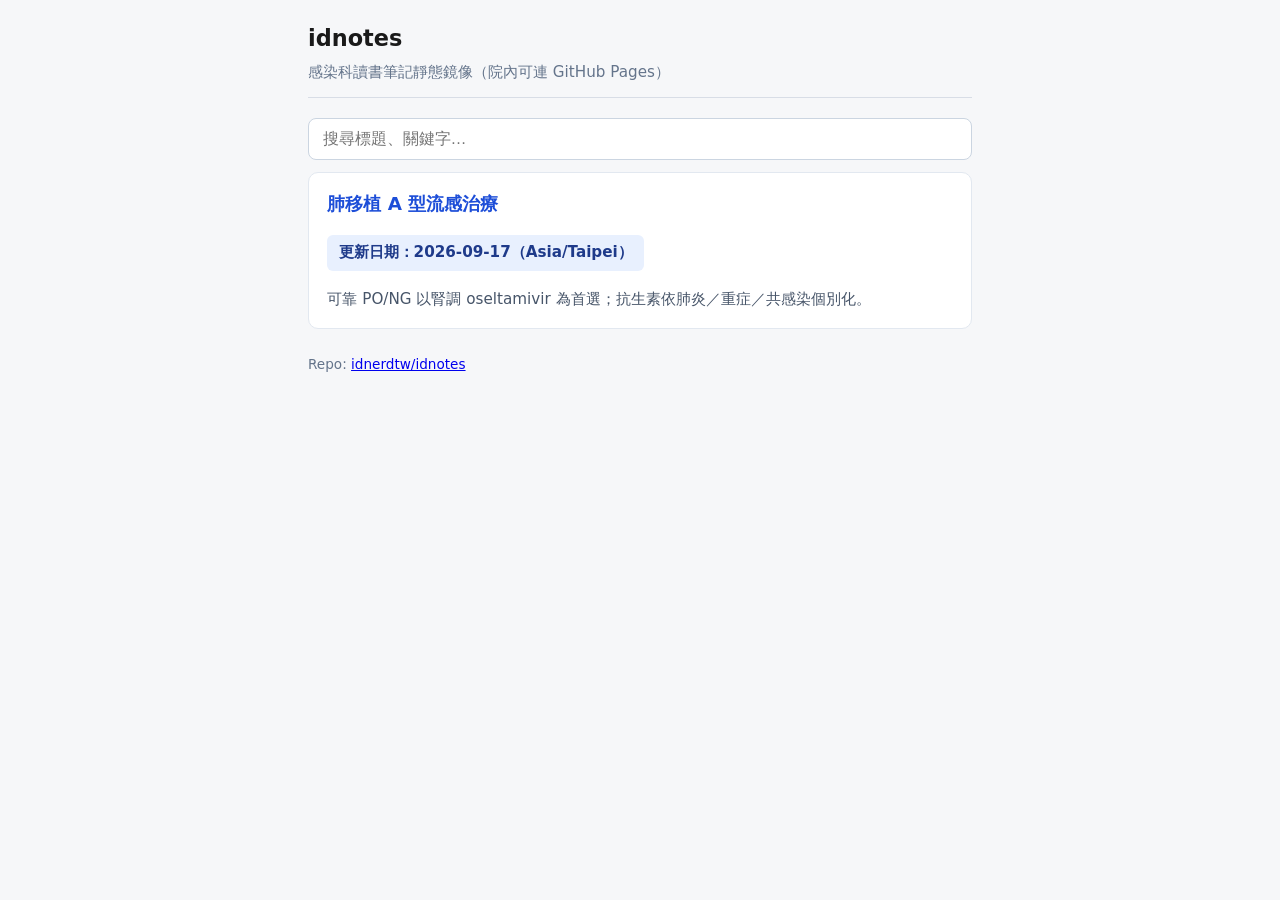
==== docs/index.html @ 1d737c62 "fix: publish via /docs; remove liquid raw tags" ====
<!DOCTYPE html>
<html lang="zh-Hant">
<head>
<meta charset="utf-8"/>
<meta name="viewport" content="width=device-width, initial-scale=1"/>
<title>idnotes</title>
<style>
:root { color-scheme: light; }
* { box-sizing: border-box; }
body { margin: 0; font-family: "Noto Sans TC", "PingFang TC", "Microsoft JhengHei", system-ui, sans-serif;
  line-height: 1.65; color: #1a1a1a; background: #f6f7f9; }
.wrap { max-width: 44rem; margin: 0 auto; padding: 1.5rem 1.25rem 3rem; }
header.site { margin-bottom: 1.25rem; padding-bottom: 0.75rem; border-bottom: 1px solid #d8dde6; }
header.site a { color: #1d4ed8; text-decoration: none; font-weight: 600; }
.meta { display: inline-block; margin: 0.35rem 0 1rem; padding: 0.35rem 0.7rem;
  background: #e8f0fe; color: #1e3a8a; border-radius: 6px; font-size: 0.95rem; font-weight: 600; }
article { background: #fff; border: 1px solid #e2e8f0; border-radius: 10px; padding: 1.25rem 1.35rem 1.75rem; }
h1 { font-size: 1.55rem; margin: 0 0 0.5rem; line-height: 1.3; }
h2 { font-size: 1.2rem; margin: 1.6rem 0 0.6rem; border-bottom: 1px solid #eef2f7; padding-bottom: 0.25rem; }
h3 { font-size: 1.05rem; margin: 1.1rem 0 0.4rem; }
p { margin: 0.55rem 0; }
ul { margin: 0.4rem 0 0.8rem 1.2rem; padding: 0; }
li { margin: 0.25rem 0; }
footer { margin-top: 1.5rem; font-size: 0.85rem; color: #64748b; }
.card { background:#fff; border:1px solid #e2e8f0; border-radius:10px; padding:1rem 1.15rem; margin-top:0.75rem; }
.card h2 { margin:0 0 0.35rem; border:0; font-size:1.15rem; }
.card a { color:#1d4ed8; text-decoration:none; }
.search-wrap { position: relative; margin: 1rem 0 0.25rem; }
#q { width: 100%; padding: 0.7rem 0.85rem; font-size: 1rem; border: 1px solid #cbd5e1;
  border-radius: 8px; outline: none; }
#q:focus { border-color: #2563eb; box-shadow: 0 0 0 3px rgba(37,99,235,.15); }
#suggest { position: absolute; left: 0; right: 0; top: calc(100% + 4px); z-index: 20;
  background: #fff; border: 1px solid #e2e8f0; border-radius: 8px; box-shadow: 0 8px 24px rgba(15,23,42,.08);
  max-height: 280px; overflow: auto; display: none; }
#suggest button { display: block; width: 100%; text-align: left; border: 0; background: transparent;
  padding: 0.65rem 0.85rem; cursor: pointer; font: inherit; color: inherit; border-bottom: 1px solid #f1f5f9; }
#suggest button:last-child { border-bottom: 0; }
#suggest button:hover, #suggest button[aria-selected="true"] { background: #eff6ff; }
#suggest .title { font-weight: 600; }
#suggest .hint { display:block; font-size: 0.85rem; color: #64748b; margin-top: 0.15rem; }
#list .card.hidden { display: none; }
</style>
</head>
<body>
<div class="wrap">
<header class="site">
  <h1 style="margin:0;font-size:1.4rem">idnotes</h1>
  <p style="margin:0.4rem 0 0;color:#64748b;font-size:0.95rem">感染科讀書筆記靜態鏡像（院內可連 GitHub Pages）</p>
</header>
<div class="search-wrap">
  <label for="q" class="visually-hidden" style="position:absolute;left:-9999px">搜尋筆記</label>
  <input id="q" type="search" placeholder="搜尋標題、關鍵字…" autocomplete="off" aria-autocomplete="list" aria-controls="suggest" aria-expanded="false"/>
  <div id="suggest" role="listbox" aria-label="搜尋建議"></div>
</div>
<div id="list"></div>
<footer>Repo: <a href="https://github.com/idnerdtw/idnotes">idnerdtw/idnotes</a></footer>
</div>
<script>
const NOTES = [{"id": "lung-tx-influenza-a", "title": "肺移植 A 型流感治療", "updated": "2026-09-17", "takeaway": "可靠 PO/NG 以腎調 oseltamivir 為首選；抗生素依肺炎／重症／共感染個別化。", "keywords": ["肺移植", "流感", "influenza", "oseltamivir", "peramivir", "baloxavir", "zanamivir", "抗生素", "transplant", "LTx", "TAMIFLU", "AST", "CDC", "IDSA"], "url": "notes/lung-tx-influenza-a.html"}];
const listEl = document.getElementById('list');
const qEl = document.getElementById('q');
const sugEl = document.getElementById('suggest');
let active = -1;

function norm(s) {
  return (s || '').toLowerCase().normalize('NFKC');
}

function matches(note, q) {
  if (!q) return true;
  const hay = norm([note.title, note.takeaway, ...(note.keywords||[])].join(' '));
  return q.split(/\s+/).filter(Boolean).every(t => hay.includes(norm(t)));
}

function renderList(q) {
  listEl.innerHTML = '';
  const hits = NOTES.filter(n => matches(n, q));
  if (!hits.length) {
    listEl.innerHTML = '<p style="color:#64748b">沒有符合的筆記。</p>';
    return;
  }
  for (const n of hits) {
    const div = document.createElement('div');
    div.className = 'card';
    div.innerHTML = `<h2><a href="${n.url}">${n.title}</a></h2>
      <p class="meta">更新日期：${n.updated}（Asia/Taipei）</p>
      <p style="margin:0;color:#475569;font-size:0.95rem">${n.takeaway}</p>`;
    listEl.appendChild(div);
  }
}

function renderSuggest(q) {
  sugEl.innerHTML = '';
  active = -1;
  if (!q) {
    sugEl.style.display = 'none';
    qEl.setAttribute('aria-expanded', 'false');
    return;
  }
  const hits = NOTES.filter(n => matches(n, q)).slice(0, 8);
  if (!hits.length) {
    sugEl.style.display = 'none';
    qEl.setAttribute('aria-expanded', 'false');
    return;
  }
  hits.forEach((n, i) => {
    const btn = document.createElement('button');
    btn.type = 'button';
    btn.setAttribute('role', 'option');
    btn.setAttribute('aria-selected', 'false');
    btn.innerHTML = `<span class="title">${n.title}</span><span class="hint">${n.takeaway}</span>`;
    btn.addEventListener('mousedown', (e) => {
      e.preventDefault();
      location.href = n.url;
    });
    sugEl.appendChild(btn);
  });
  sugEl.style.display = 'block';
  qEl.setAttribute('aria-expanded', 'true');
}

qEl.addEventListener('input', () => {
  const q = qEl.value.trim();
  renderList(q);
  renderSuggest(q);
});

qEl.addEventListener('keydown', (e) => {
  const opts = [...sugEl.querySelectorAll('button')];
  if (!opts.length) return;
  if (e.key === 'ArrowDown') {
    e.preventDefault();
    active = (active + 1) % opts.length;
  } else if (e.key === 'ArrowUp') {
    e.preventDefault();
    active = (active - 1 + opts.length) % opts.length;
  } else if (e.key === 'Enter' && active >= 0) {
    e.preventDefault();
    opts[active].dispatchEvent(new Event('mousedown'));
    return;
  } else if (e.key === 'Escape') {
    sugEl.style.display = 'none';
    qEl.setAttribute('aria-expanded', 'false');
    return;
  } else {
    return;
  }
  opts.forEach((b, i) => b.setAttribute('aria-selected', i === active ? 'true' : 'false'));
});

document.addEventListener('click', (e) => {
  if (!e.target.closest('.search-wrap')) {
    sugEl.style.display = 'none';
    qEl.setAttribute('aria-expanded', 'false');
  }
});

renderList('');
</script>
</body>
</html>
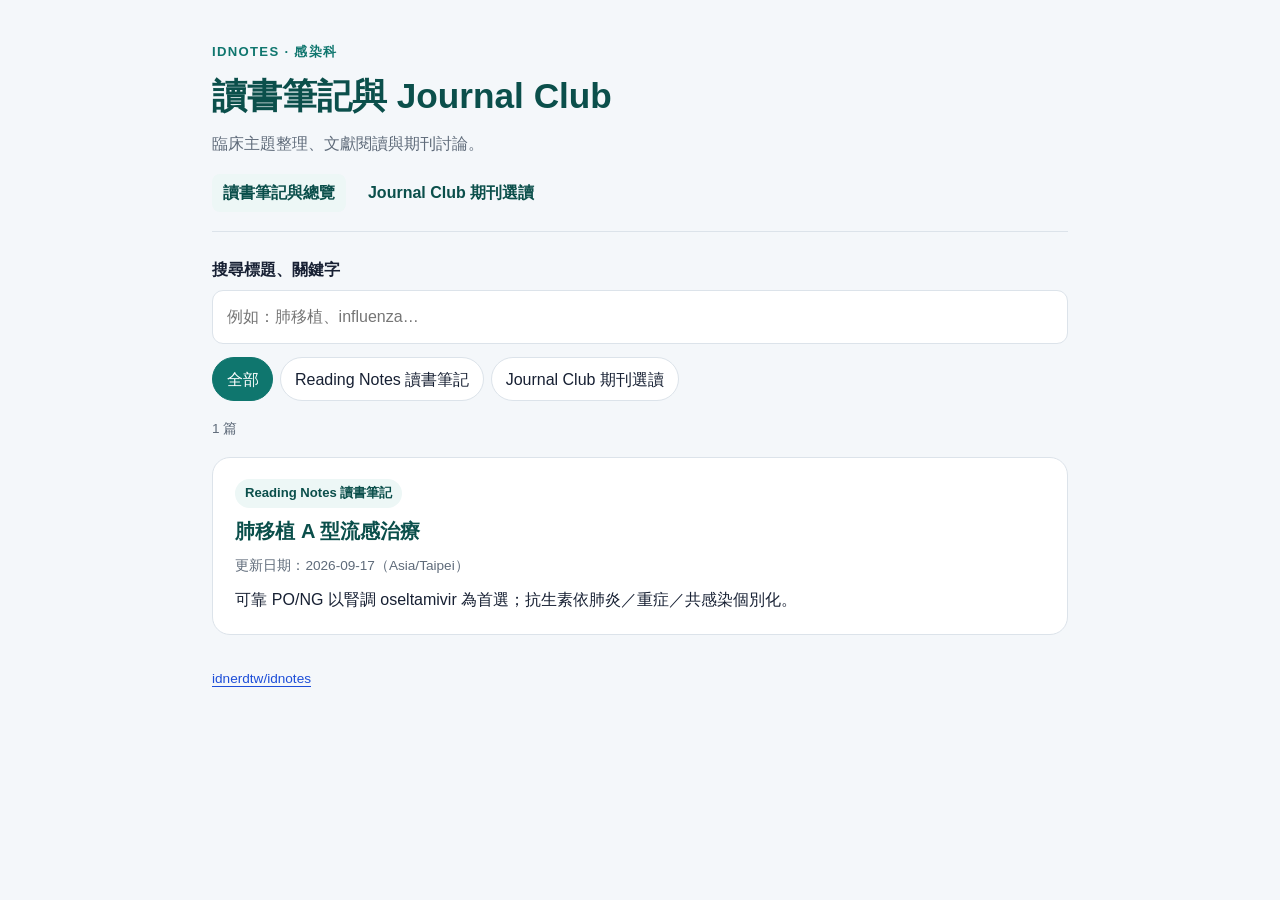
==== commit 98244d33: "Organize Reading Notes and Journal Club with shared hospital palette" ====
--- a/docs/index.html
+++ b/docs/index.html
@@ -1,161 +1,36 @@
 <!DOCTYPE html>
 <html lang="zh-Hant">
 <head>
-<meta charset="utf-8"/>
-<meta name="viewport" content="width=device-width, initial-scale=1"/>
-<title>idnotes</title>
-<style>
-:root { color-scheme: light; }
-* { box-sizing: border-box; }
-body { margin: 0; font-family: "Noto Sans TC", "PingFang TC", "Microsoft JhengHei", system-ui, sans-serif;
-  line-height: 1.65; color: #1a1a1a; background: #f6f7f9; }
-.wrap { max-width: 44rem; margin: 0 auto; padding: 1.5rem 1.25rem 3rem; }
-header.site { margin-bottom: 1.25rem; padding-bottom: 0.75rem; border-bottom: 1px solid #d8dde6; }
-header.site a { color: #1d4ed8; text-decoration: none; font-weight: 600; }
-.meta { display: inline-block; margin: 0.35rem 0 1rem; padding: 0.35rem 0.7rem;
-  background: #e8f0fe; color: #1e3a8a; border-radius: 6px; font-size: 0.95rem; font-weight: 600; }
-article { background: #fff; border: 1px solid #e2e8f0; border-radius: 10px; padding: 1.25rem 1.35rem 1.75rem; }
-h1 { font-size: 1.55rem; margin: 0 0 0.5rem; line-height: 1.3; }
-h2 { font-size: 1.2rem; margin: 1.6rem 0 0.6rem; border-bottom: 1px solid #eef2f7; padding-bottom: 0.25rem; }
-h3 { font-size: 1.05rem; margin: 1.1rem 0 0.4rem; }
-p { margin: 0.55rem 0; }
-ul { margin: 0.4rem 0 0.8rem 1.2rem; padding: 0; }
-li { margin: 0.25rem 0; }
-footer { margin-top: 1.5rem; font-size: 0.85rem; color: #64748b; }
-.card { background:#fff; border:1px solid #e2e8f0; border-radius:10px; padding:1rem 1.15rem; margin-top:0.75rem; }
-.card h2 { margin:0 0 0.35rem; border:0; font-size:1.15rem; }
-.card a { color:#1d4ed8; text-decoration:none; }
-.search-wrap { position: relative; margin: 1rem 0 0.25rem; }
-#q { width: 100%; padding: 0.7rem 0.85rem; font-size: 1rem; border: 1px solid #cbd5e1;
-  border-radius: 8px; outline: none; }
-#q:focus { border-color: #2563eb; box-shadow: 0 0 0 3px rgba(37,99,235,.15); }
-#suggest { position: absolute; left: 0; right: 0; top: calc(100% + 4px); z-index: 20;
-  background: #fff; border: 1px solid #e2e8f0; border-radius: 8px; box-shadow: 0 8px 24px rgba(15,23,42,.08);
-  max-height: 280px; overflow: auto; display: none; }
-#suggest button { display: block; width: 100%; text-align: left; border: 0; background: transparent;
-  padding: 0.65rem 0.85rem; cursor: pointer; font: inherit; color: inherit; border-bottom: 1px solid #f1f5f9; }
-#suggest button:last-child { border-bottom: 0; }
-#suggest button:hover, #suggest button[aria-selected="true"] { background: #eff6ff; }
-#suggest .title { font-weight: 600; }
-#suggest .hint { display:block; font-size: 0.85rem; color: #64748b; margin-top: 0.15rem; }
-#list .card.hidden { display: none; }
-</style>
+<meta charset="utf-8">
+<meta name="viewport" content="width=device-width, initial-scale=1">
+<meta name="description" content="感染科讀書筆記與 Journal Club：臨床主題整理、文獻閱讀與期刊討論。">
+<title>讀書筆記與 Journal Club｜idnotes</title>
+<link rel="stylesheet" href="assets/site.css">
 </head>
 <body>
-<div class="wrap">
+<main class="wrap">
 <header class="site">
-  <h1 style="margin:0;font-size:1.4rem">idnotes</h1>
-  <p style="margin:0.4rem 0 0;color:#64748b;font-size:0.95rem">感染科讀書筆記靜態鏡像（院內可連 GitHub Pages）</p>
+<p class="kicker">IDNOTES · 感染科</p>
+<h1>讀書筆記與 Journal Club</h1>
+<p class="subtitle">臨床主題整理、文獻閱讀與期刊討論。</p>
+<nav aria-label="內容導覽"><a href="index.html" aria-current="page">讀書筆記與總覽</a><a href="journal-club/index.html">Journal Club 期刊選讀</a></nav>
 </header>
 <div class="search-wrap">
-  <label for="q" class="visually-hidden" style="position:absolute;left:-9999px">搜尋筆記</label>
-  <input id="q" type="search" placeholder="搜尋標題、關鍵字…" autocomplete="off" aria-autocomplete="list" aria-controls="suggest" aria-expanded="false"/>
-  <div id="suggest" role="listbox" aria-label="搜尋建議"></div>
+<label for="q">搜尋標題、關鍵字</label>
+<input id="q" type="search" placeholder="例如：肺移植、influenza…" autocomplete="off" role="combobox" aria-autocomplete="list" aria-controls="suggest" aria-expanded="false">
+<div id="suggest" role="listbox" aria-label="搜尋建議" hidden></div>
 </div>
+<div class="filters" role="group" aria-label="內容類型">
+<button type="button" data-type="all" aria-pressed="true">全部</button>
+<button type="button" data-type="reading-note" aria-pressed="false">Reading Notes 讀書筆記</button>
+<button type="button" data-type="journal-club" aria-pressed="false">Journal Club 期刊選讀</button>
+</div>
+<p id="result-status" class="date" role="status"></p>
 <div id="list"></div>
-<footer>Repo: <a href="https://github.com/idnerdtw/idnotes">idnerdtw/idnotes</a></footer>
-</div>
-<script>
-const NOTES = [{"id": "lung-tx-influenza-a", "title": "肺移植 A 型流感治療", "updated": "2026-09-17", "takeaway": "可靠 PO/NG 以腎調 oseltamivir 為首選；抗生素依肺炎／重症／共感染個別化。", "keywords": ["肺移植", "流感", "influenza", "oseltamivir", "peramivir", "baloxavir", "zanamivir", "抗生素", "transplant", "LTx", "TAMIFLU", "AST", "CDC", "IDSA"], "url": "notes/lung-tx-influenza-a.html"}];
-const listEl = document.getElementById('list');
-const qEl = document.getElementById('q');
-const sugEl = document.getElementById('suggest');
-let active = -1;
-
-function norm(s) {
-  return (s || '').toLowerCase().normalize('NFKC');
-}
-
-function matches(note, q) {
-  if (!q) return true;
-  const hay = norm([note.title, note.takeaway, ...(note.keywords||[])].join(' '));
-  return q.split(/\s+/).filter(Boolean).every(t => hay.includes(norm(t)));
-}
-
-function renderList(q) {
-  listEl.innerHTML = '';
-  const hits = NOTES.filter(n => matches(n, q));
-  if (!hits.length) {
-    listEl.innerHTML = '<p style="color:#64748b">沒有符合的筆記。</p>';
-    return;
-  }
-  for (const n of hits) {
-    const div = document.createElement('div');
-    div.className = 'card';
-    div.innerHTML = `<h2><a href="${n.url}">${n.title}</a></h2>
-      <p class="meta">更新日期：${n.updated}（Asia/Taipei）</p>
-      <p style="margin:0;color:#475569;font-size:0.95rem">${n.takeaway}</p>`;
-    listEl.appendChild(div);
-  }
-}
-
-function renderSuggest(q) {
-  sugEl.innerHTML = '';
-  active = -1;
-  if (!q) {
-    sugEl.style.display = 'none';
-    qEl.setAttribute('aria-expanded', 'false');
-    return;
-  }
-  const hits = NOTES.filter(n => matches(n, q)).slice(0, 8);
-  if (!hits.length) {
-    sugEl.style.display = 'none';
-    qEl.setAttribute('aria-expanded', 'false');
-    return;
-  }
-  hits.forEach((n, i) => {
-    const btn = document.createElement('button');
-    btn.type = 'button';
-    btn.setAttribute('role', 'option');
-    btn.setAttribute('aria-selected', 'false');
-    btn.innerHTML = `<span class="title">${n.title}</span><span class="hint">${n.takeaway}</span>`;
-    btn.addEventListener('mousedown', (e) => {
-      e.preventDefault();
-      location.href = n.url;
-    });
-    sugEl.appendChild(btn);
-  });
-  sugEl.style.display = 'block';
-  qEl.setAttribute('aria-expanded', 'true');
-}
-
-qEl.addEventListener('input', () => {
-  const q = qEl.value.trim();
-  renderList(q);
-  renderSuggest(q);
-});
-
-qEl.addEventListener('keydown', (e) => {
-  const opts = [...sugEl.querySelectorAll('button')];
-  if (!opts.length) return;
-  if (e.key === 'ArrowDown') {
-    e.preventDefault();
-    active = (active + 1) % opts.length;
-  } else if (e.key === 'ArrowUp') {
-    e.preventDefault();
-    active = (active - 1 + opts.length) % opts.length;
-  } else if (e.key === 'Enter' && active >= 0) {
-    e.preventDefault();
-    opts[active].dispatchEvent(new Event('mousedown'));
-    return;
-  } else if (e.key === 'Escape') {
-    sugEl.style.display = 'none';
-    qEl.setAttribute('aria-expanded', 'false');
-    return;
-  } else {
-    return;
-  }
-  opts.forEach((b, i) => b.setAttribute('aria-selected', i === active ? 'true' : 'false'));
-});
-
-document.addEventListener('click', (e) => {
-  if (!e.target.closest('.search-wrap')) {
-    sugEl.style.display = 'none';
-    qEl.setAttribute('aria-expanded', 'false');
-  }
-});
-
-renderList('');
-</script>
+<noscript><p>請啟用 JavaScript 使用搜尋。也可直接閱讀 <a href="notes/lung-tx-influenza-a.html">肺移植 A 型流感治療</a>，或前往 <a href="journal-club/index.html">Journal Club</a>。</p></noscript>
+<footer><a href="https://github.com/idnerdtw/idnotes">idnerdtw/idnotes</a></footer>
+</main>
+<script src="notes-data.js" defer></script>
+<script src="search.js" defer></script>
 </body>
 </html>
--- a/docs/assets/site.css
+++ b/docs/assets/site.css
@@ -0,0 +1,33 @@
+:root{color-scheme:light;--ink:#172033;--muted:#5f6b7a;--line:#dce3ea;--soft:#f4f7fa;--soft-2:#edf7f6;--paper:#fff;--brand:#0f766e;--brand-dark:#0b4f4b;--brand-2:#1d4ed8}
+*{box-sizing:border-box} [hidden]{display:none!important}
+body{margin:0;font-family:"Noto Sans TC","PingFang TC","Microsoft JhengHei","Segoe UI",sans-serif;line-height:1.72;color:var(--ink);background:var(--soft)}
+a{color:var(--brand-2);text-underline-offset:.2em} a:hover{text-decoration-thickness:2px}
+.wrap{max-width:56rem;margin:auto;padding:2rem 1.25rem 3rem}
+header.site{margin-bottom:1.5rem;padding-bottom:1.2rem;border-bottom:1px solid var(--line)}
+header.site a{color:var(--brand-dark);font-weight:700}
+h1{font-size:clamp(1.65rem,4vw,2.2rem);line-height:1.35;margin:.25rem 0 .65rem;color:var(--brand-dark)}
+h2{font-size:1.25rem;line-height:1.4;margin:1.7rem 0 .6rem;padding-bottom:.3rem;border-bottom:1px solid var(--line)}
+h3{font-size:1.08rem;margin:1.2rem 0 .4rem} p{margin:.55rem 0}
+.kicker{color:var(--brand);font-size:.82rem;font-weight:800;letter-spacing:.1em}
+.subtitle,.hint,footer,.date{color:var(--muted)}
+nav{display:flex;gap:.65rem;flex-wrap:wrap;margin-top:1rem}
+nav a{padding:.35rem .7rem;border-radius:8px;text-decoration:none} nav a[aria-current=page],nav a:hover{background:var(--soft-2)}
+article,.card,.empty-state{background:var(--paper);border:1px solid var(--line);border-radius:18px;padding:1.25rem 1.4rem;margin-top:1rem}
+article{padding:1.5rem 1.6rem 2rem} .card h2{margin:.6rem 0 .35rem;border:0;padding:0}
+.card:hover{border-color:#b9d7d3} .card h2 a{color:var(--brand-dark);text-decoration:none}
+.meta,.badge{display:inline-block;padding:.2rem .6rem;border-radius:999px;font-size:.82rem;font-weight:700;color:var(--brand-dark);background:var(--soft-2)}
+.date{font-size:.85rem} .meta{margin:.35rem 0 .7rem} .card p:last-child{margin-bottom:0}
+.search-wrap{position:relative;margin:1.25rem 0 .8rem} label{display:block;font-weight:700;margin-bottom:.4rem}
+input,button{font:inherit} #q{width:100%;border:1px solid var(--line);border-radius:11px;background:var(--paper);padding:.75rem .85rem;color:var(--ink)}
+:focus-visible{outline:3px solid var(--brand);outline-offset:3px} #q:focus{outline:3px solid #0f766e33;border-color:var(--brand)}
+.filters{display:flex;flex-wrap:wrap;gap:.45rem;margin:.85rem 0 1rem}
+.filters button{padding:.45rem .85rem;border:1px solid var(--line);border-radius:999px;background:var(--paper);color:var(--ink);cursor:pointer}
+.filters button[aria-pressed=true]{background:var(--brand);border-color:var(--brand);color:#fff}
+#suggest{position:absolute;left:0;right:0;top:calc(100% + 4px);z-index:20;background:var(--paper);border:1px solid var(--line);border-radius:11px;box-shadow:0 12px 34px #17203317;max-height:280px;overflow:auto}
+#suggest [role=option]{padding:.7rem .85rem;cursor:pointer;border-bottom:1px solid var(--line)}
+#suggest [aria-selected=true],#suggest [role=option]:hover{background:var(--soft-2)}
+#suggest .title{font-weight:700} #suggest .hint{display:block;font-size:.85rem}
+.empty-state{border-style:dashed;padding:2rem;text-align:center}.empty-state h2{border:0;margin:0 0 .6rem}
+footer{margin-top:2rem;font-size:.85rem} ul{padding-left:1.3rem} li{margin:.3rem 0}
+@media(max-width:520px){.wrap{padding:1.25rem 1rem 2rem}article{padding:1.1rem}nav a{padding:.3rem .4rem}}
+@media print{body{background:#fff}.filters,.search-wrap,nav{display:none}article{border:0;padding:0}.wrap{max-width:none;padding:0}}
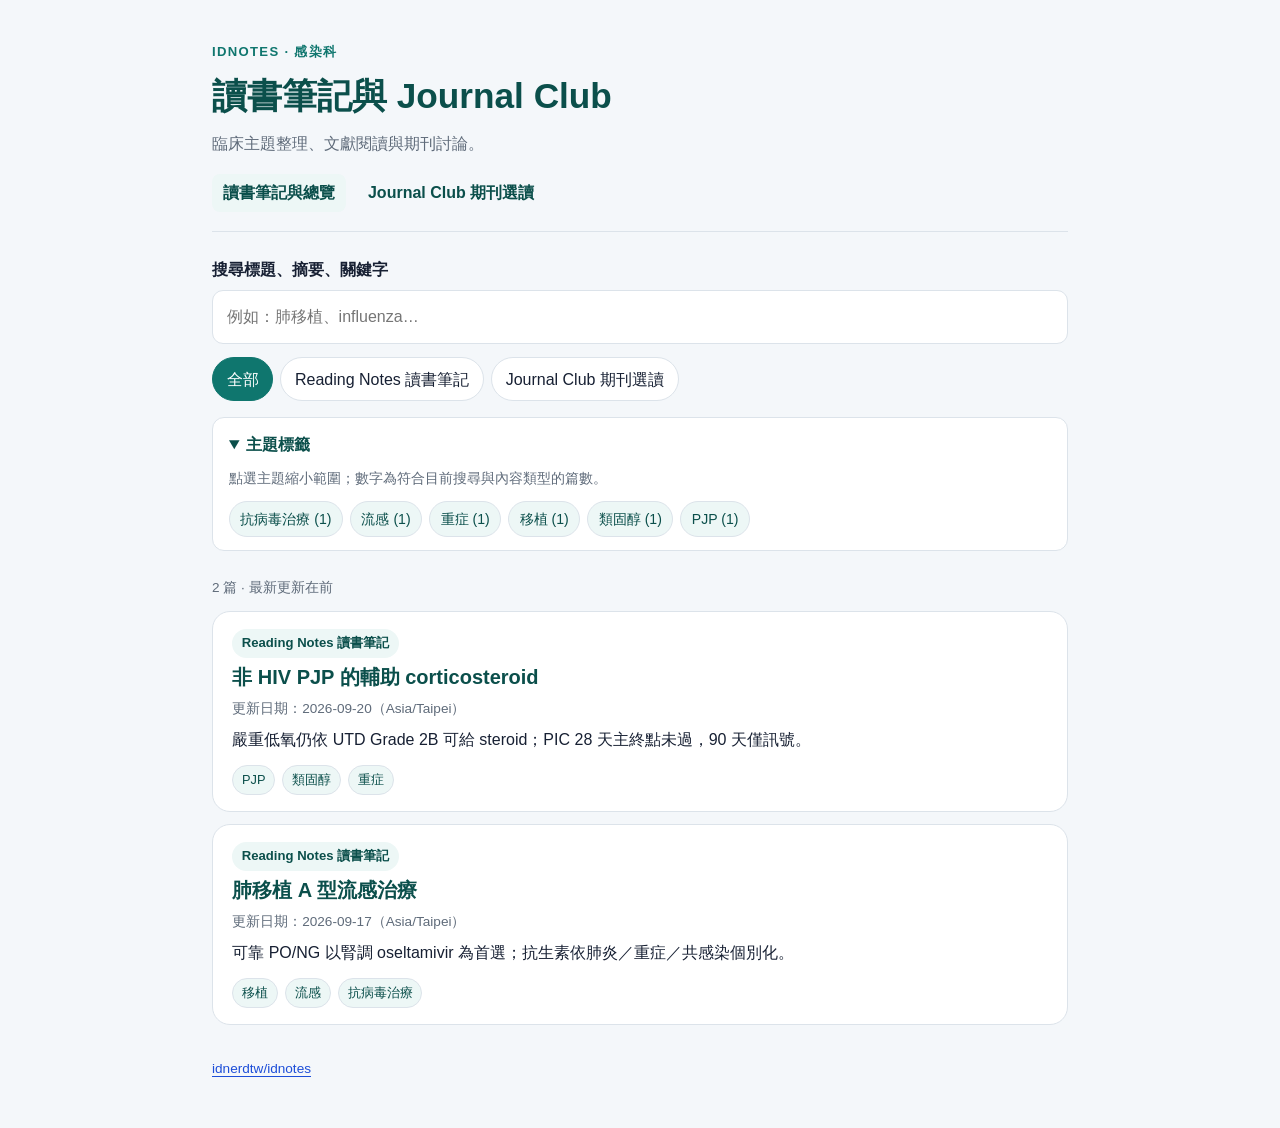
==== commit d80b8168: "Add topic navigation, combined search, and scalable note listing" ====
--- a/docs/index.html
+++ b/docs/index.html
@@ -16,7 +16,7 @@
 <nav aria-label="內容導覽"><a href="index.html" aria-current="page">讀書筆記與總覽</a><a href="journal-club/index.html">Journal Club 期刊選讀</a></nav>
 </header>
 <div class="search-wrap">
-<label for="q">搜尋標題、關鍵字</label>
+<label for="q">搜尋標題、摘要、關鍵字</label>
 <input id="q" type="search" placeholder="例如：肺移植、influenza…" autocomplete="off" role="combobox" aria-autocomplete="list" aria-controls="suggest" aria-expanded="false">
 <div id="suggest" role="listbox" aria-label="搜尋建議" hidden></div>
 </div>
@@ -25,8 +25,19 @@
 <button type="button" data-type="reading-note" aria-pressed="false">Reading Notes 讀書筆記</button>
 <button type="button" data-type="journal-club" aria-pressed="false">Journal Club 期刊選讀</button>
 </div>
+<details class="topics" open>
+<summary>主題標籤</summary>
+<p class="hint topic-help">點選主題縮小範圍；數字為符合目前搜尋與內容類型的篇數。</p>
+<div id="tag-cloud" class="tag-list" role="group" aria-label="主題標籤"></div>
+<button id="more-tags" class="text-button" type="button" aria-expanded="false" aria-controls="tag-cloud" hidden>顯示全部標籤</button>
+</details>
+<div class="result-tools">
+<div id="active-tag"></div>
+<button id="clear-filters" class="text-button" type="button" hidden>清除所有條件</button>
+</div>
 <p id="result-status" class="date" role="status"></p>
 <div id="list"></div>
+<button id="load-more" class="load-more" type="button" hidden>載入更多</button>
 <noscript><p>請啟用 JavaScript 使用搜尋。也可直接閱讀 <a href="notes/lung-tx-influenza-a.html">肺移植 A 型流感治療</a>，或前往 <a href="journal-club/index.html">Journal Club</a>。</p></noscript>
 <footer><a href="https://github.com/idnerdtw/idnotes">idnerdtw/idnotes</a></footer>
 </main>
--- a/docs/assets/site.css
+++ b/docs/assets/site.css
@@ -31,3 +31,17 @@
 footer{margin-top:2rem;font-size:.85rem} ul{padding-left:1.3rem} li{margin:.3rem 0}
 @media(max-width:520px){.wrap{padding:1.25rem 1rem 2rem}article{padding:1.1rem}nav a{padding:.3rem .4rem}}
 @media print{body{background:#fff}.filters,.search-wrap,nav{display:none}article{border:0;padding:0}.wrap{max-width:none;padding:0}}
+/* Topic navigation stays separate from the larger, hidden keyword vocabulary. */
+.topics{margin:1rem 0;padding:.8rem 1rem;border:1px solid var(--line);border-radius:12px;background:var(--paper)}
+.topics summary{cursor:pointer;font-weight:700;color:var(--brand-dark)}
+.topic-help{font-size:.85rem;margin:.5rem 0 .7rem}
+.tag-list{display:flex;flex-wrap:wrap;gap:.45rem}
+.tag{padding:.3rem .65rem;border:1px solid var(--line);border-radius:999px;background:var(--soft-2);color:var(--brand-dark);cursor:pointer;font-size:.88rem;overflow-wrap:anywhere;max-width:100%}
+.tag:hover{border-color:var(--brand)}
+.tag[aria-pressed=true],.selected-tag{background:var(--brand);border-color:var(--brand);color:#fff}
+.card-tags{margin-top:.7rem}.card-tags .tag{font-size:.8rem;padding:.2rem .55rem}
+.card{padding:1rem 1.2rem;margin-top:.75rem}.card h2{margin:.35rem 0}.card p{margin:.35rem 0}
+.result-tools{display:flex;align-items:center;justify-content:space-between;gap:.5rem;flex-wrap:wrap}
+.text-button{border:0;background:transparent;color:var(--brand-2);cursor:pointer;padding:.4rem 0;text-decoration:underline;text-underline-offset:.2em;font-size:.88rem}
+.load-more{display:block;margin:1.25rem auto;padding:.55rem 1.3rem;border:1px solid var(--brand);border-radius:10px;color:var(--brand-dark);background:var(--paper);cursor:pointer}
+@media print{.topics,.result-tools,.card-tags,.load-more{display:none}}
